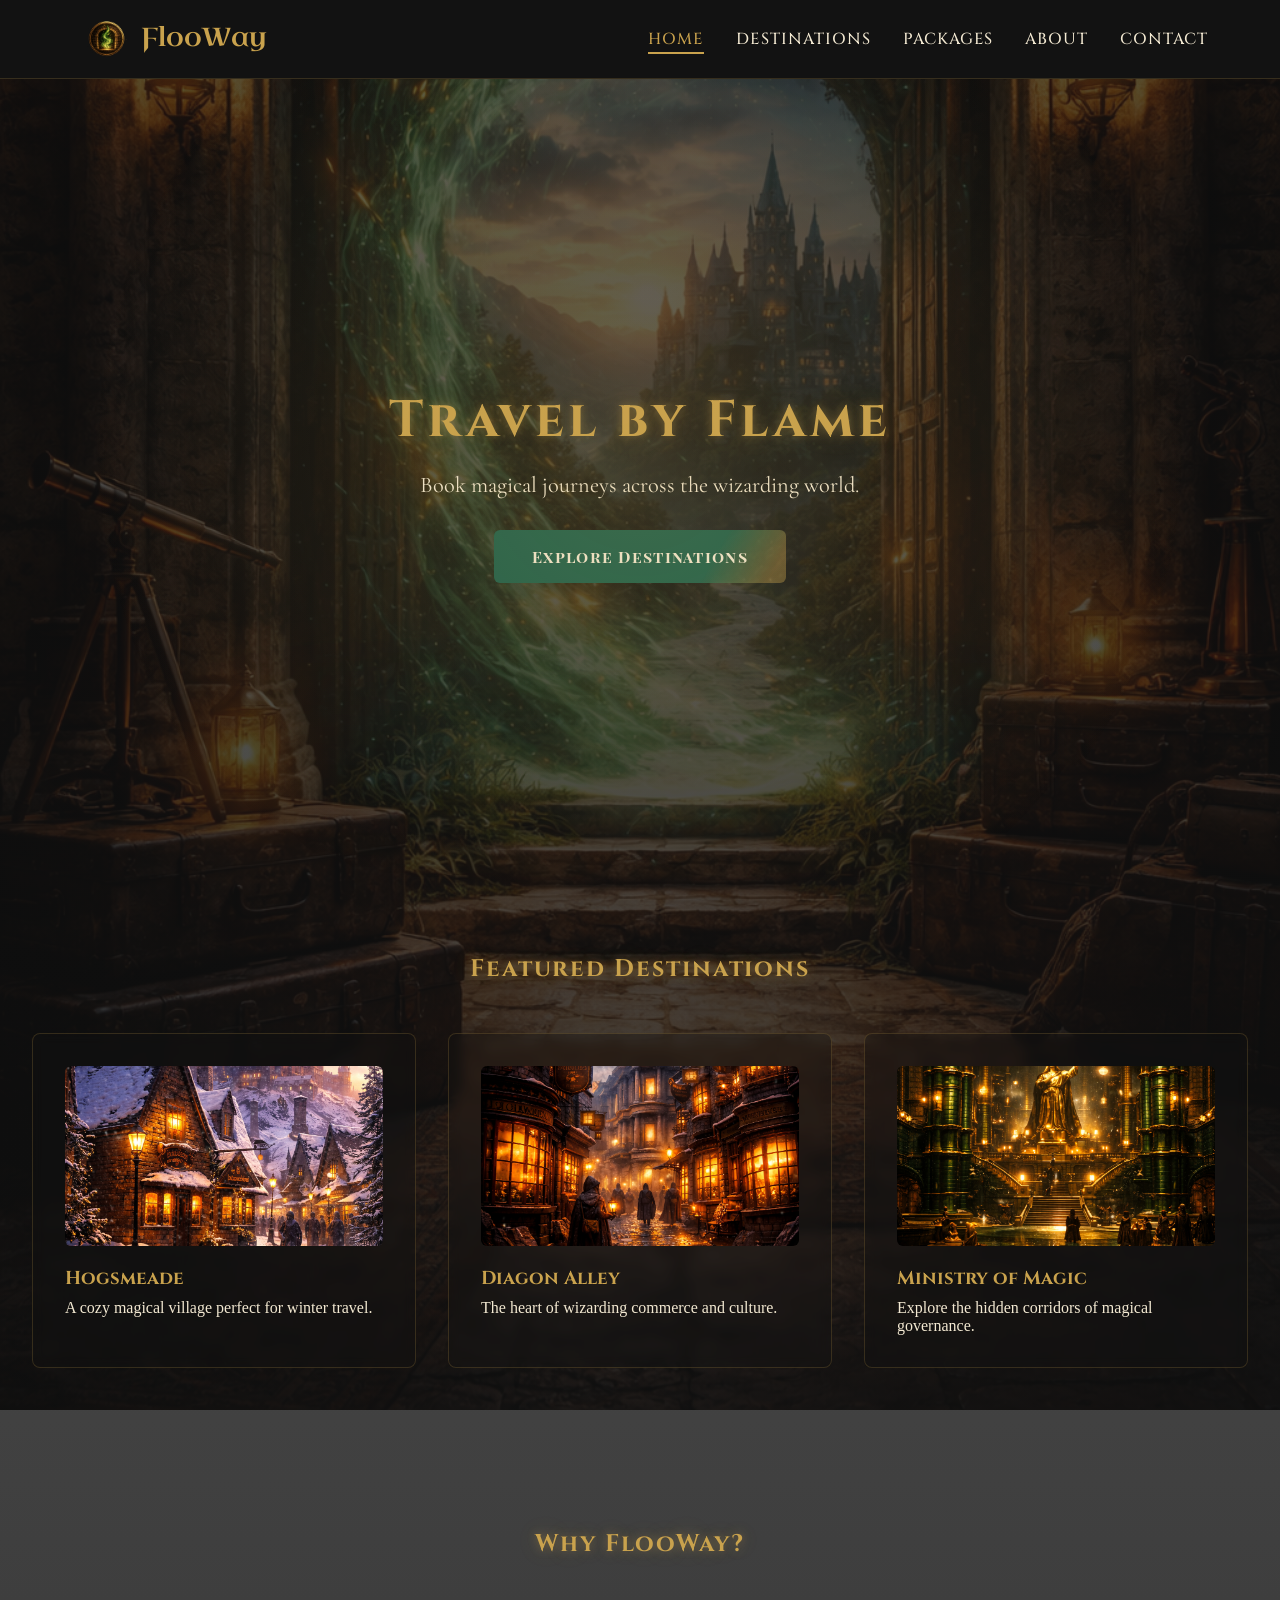
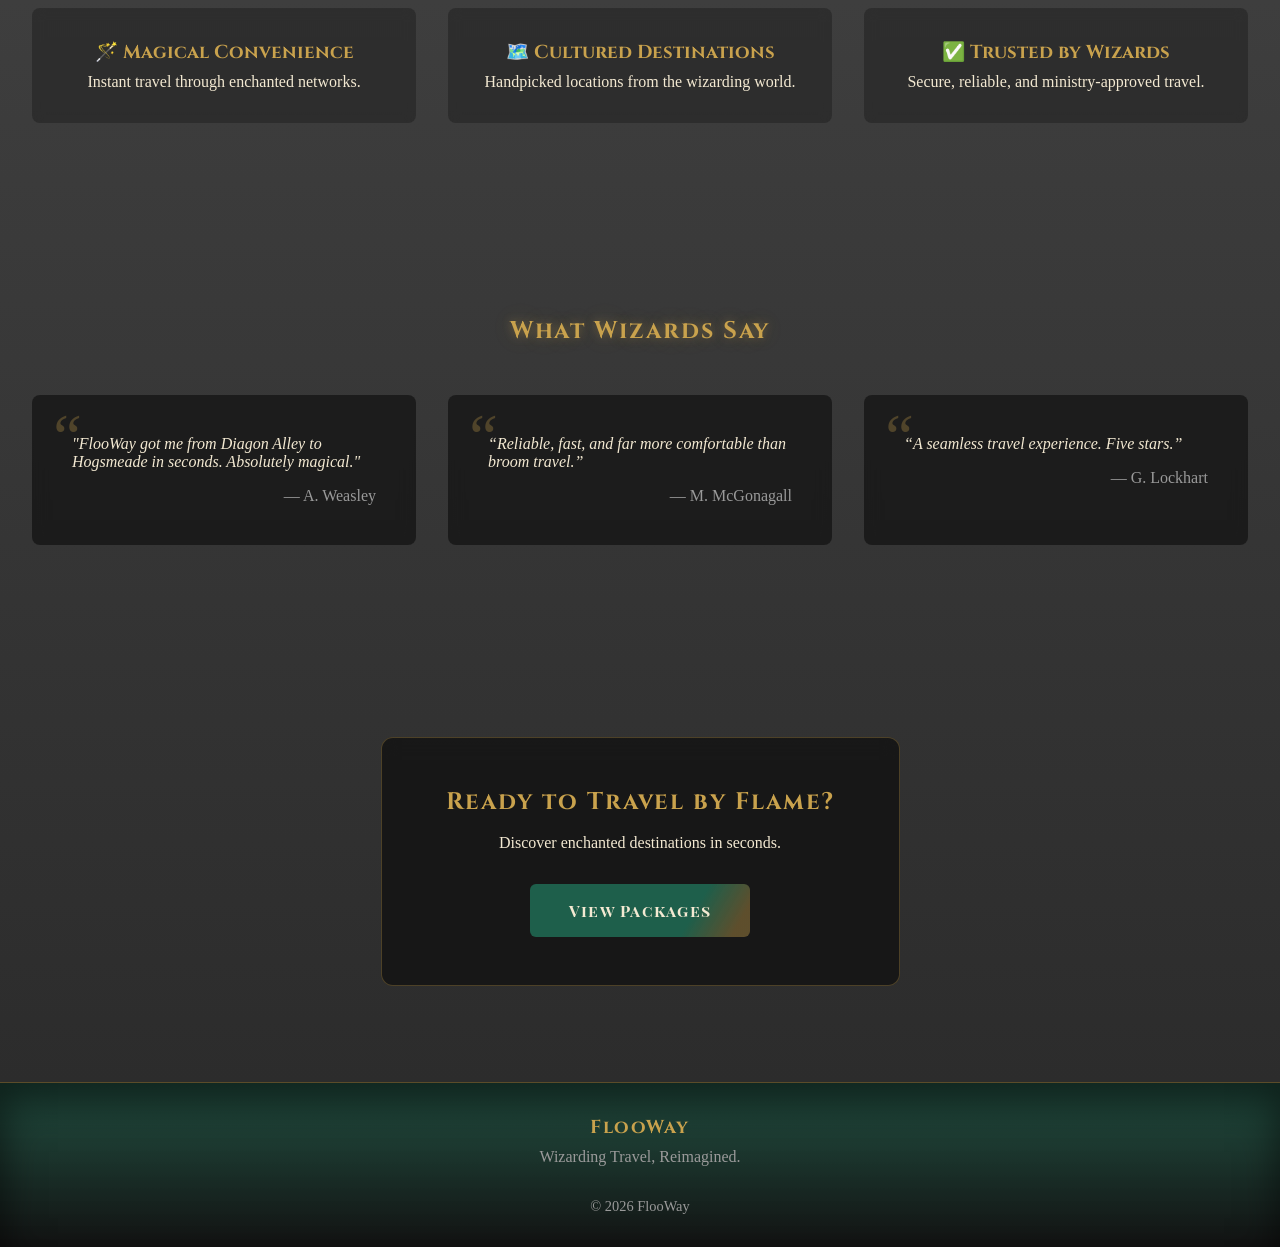
==== index.html @ 719cd3e3 "Initial commit - FlooWay Website" ====
<!DOCTYPE html>
<html lang="en">
<head>
    <meta charset="UTF-8">
    <meta name="viewport" content="width=device-width, initial-scale=1.0">
    <title>Flooway | Home</title>
    <link rel="icon" type="image/png" sizes="64x64" href="images/favicon.png">
    <link rel="stylesheet" href="css/styles.css">
    <link href="https://fonts.googleapis.com/css2?family=Cinzel:wght@400;500;600;700&family=Cormorant+Garamond:wght@300;400;500&family=Inter:wght@400;500;600&display=swap" rel="stylesheet">
    <link href="https://fonts.googleapis.com/css2?family=Uncial+Antiqua&display=swap" rel="stylesheet">
    <link href="https://fonts.googleapis.com/css2?family=Playfair+Display+SC:wght@400;700&display=swap" rel="stylesheet">
</head>
<body class="home">
    <header class="site-header">
        <nav class="navbar">
            <a href="index.html">
                <div class="logo">
                    <div class="logo-icon"><img src="images/flooway-logo.png" alt="Logo"></div>
                    <div class="logo-title">FlooWay</div>
                </div>
            </a>
            <button class="nav-toggle" aria-label="Toggle Navigation">
                <span></span>
                <span></span>
                <span></span>
            </button>
            <ul class="nav-links">
                <li><a href="index.html" class="active">Home</a></li>
                <li><a href="destinations.html">Destinations</a></li>
                <li><a href="packages.html">Packages</a></li>
                <li><a href="about.html">About</a></li>
                <li><a href="contact.html">Contact</a></li>
            </ul>
        </nav>
    </header>

    <main>
        <section class="hero">
            <div class="hero-content">
                <h1>Travel by Flame</h1>
                <p>Book magical journeys across the wizarding world.</p>
                <div class="hero-btn-wrap">
                    <a href="destinations.html" class="hero-btn">Explore Destinations</a>
                </div>
            </div>
        </section>
        <section class="featured">
            <div class="section-inner">
                <h2>Featured Destinations</h2>
                <div class="featured-grid">
                    <div class="featured-card">
                        <img src="images/destinations/hogsmeade.png" alt="Hogsmeade">
                        <h3>Hogsmeade</h3>
                        <p>A cozy magical village perfect for winter travel.</p>
                    </div>
                    <div class="featured-card">
                        <img src="images/destinations/diagon-alley.png" alt="Diagon Alley">
                        <h3>Diagon Alley</h3>
                        <p>The heart of wizarding commerce and culture.</p>
                    </div>
                    <div class="featured-card">
                        <img src="images/destinations/ministry-of-magic.png" alt="Ministry of Magic">
                        <h3>Ministry of Magic</h3>
                        <p>Explore the hidden corridors of magical governance.</p>
                    </div>
                </div>
            </div>
        </section>

        <section class="why-flooway">
            <h2>Why FlooWay?</h2>

            <div class="why-grid">
                <div class="why-card">
                    <h3>🪄 Magical Convenience</h3>
                    <p>Instant travel through enchanted networks.</p>
                </div>

                <div class="why-card">
                    <h3>🗺️ Cultured Destinations</h3>
                    <p>Handpicked locations from the wizarding world.</p>
                </div>

                <div class="why-card">
                    <h3>✅ Trusted by Wizards</h3>
                    <p>Secure, reliable, and ministry-approved travel.</p>
                </div>
            </div> 
        </section>

        <section class="testimonials">
            <h2>What Wizards Say</h2>

            <div class="testimonials-grid">
                <div class="testimonial-card">
                    <p>"FlooWay got me from Diagon Alley to Hogsmeade in seconds. Absolutely magical."</p>
                    <span>— A. Weasley</span>
                </div>
                <div class="testimonial-card">
                    <p>“Reliable, fast, and far more comfortable than broom travel.”</p>
                    <span>— M. McGonagall</span>
                </div>
                <div class="testimonial-card">
                    <p>“A seamless travel experience. Five stars.”</p>
                    <span>— G. Lockhart</span>
                </div>
            </div>
        </section>

        <section class="cta-section">
            <div class="cta-box">
                <h2>Ready to Travel by Flame?</h2>
                <p>Discover enchanted destinations in seconds.</p>
                <a href="packages.html" class="hero-btn">View Packages</a>
            </div>
        </section>
    </main>

    <footer class="site-footer">
        <div class="footer-inner footer-center">
            <div class="footer-brand">
                <h3>FlooWay</h3>
                <p>Wizarding Travel, Reimagined.</p>
            </div>

            <div class="footer-meta">
                <p>© 2026 FlooWay</p>
            </div>
        </div>
    </footer>

    <script src="js/navbar.js"></script>
</body>
</html>
---- css/styles.css ----
:root {
  --emerald-green: #1E5F4B;
  --midnight-black: #121212;
  --antique-gold: #C9A24D;
  --burgundy-wine: #6D2E2E;
  --parchment-beige: #F3E9D2;
  --ash-grey: #9A9A9A;
}

* {
    margin: 0;
    padding: 0;
    box-sizing: border-box;
}

html {
    overflow-y: scroll;
}

body.home {
    background:
    linear-gradient(
      rgba(18,18,18,0.7),
      rgba(18,18,18,0.9)
    ),
    url("../images/hero-bg.png") center / cover no-repeat fixed;
}

body.page {
    background:
        linear-gradient(
            135deg,
            rgba(104, 65, 41, 0.6),
            rgba(56, 45, 21, 0.6),
            rgba(31, 13, 13, 0.6)
        );
    color: #333;
}

body.about-page {
    background: linear-gradient(
        rgba(0, 0, 0, 0.5),
        rgba(0, 0, 0, 0.8)
    ), url("../images/about-us-bg.png") center / cover no-repeat fixed;
    
}

body.contact-page {
    background: linear-gradient(
        rgba(0, 0, 0, 0.5),
        rgba(0, 0, 0, 0.8)
    ), url("../images/contact-bg.png");
    background-size: cover, cover;
    background-repeat: no-repeat no-repeat;
    background-attachment: scroll, fixed;
    background-position: center, center 18%;
}

.site-header {
    position: sticky;
    top: 0;
    z-index: 1000;
    background: var(--midnight-black);
    backdrop-filter: blur(8px);
    -webkit-backdrop-filter: blur(8px);
    border-bottom: 1px solid rgba(201, 162, 77, 0.2);
}

.navbar {
    max-width: 1200px;
    margin: auto;
    padding: 1rem 2rem;
    display: flex;
    justify-content: space-between;
    align-items: center;
}

.navbar a {
    text-decoration: none;
}

.logo {
    display: flex;
    align-items: center;
}

.logo img {
    height: 46px;
    display: block;
    transition: filter 0.3s ease;
}

.logo-title {
    font-family: 'Uncial Antiqua', serif;
    font-size: 1.6rem;
    color: var(--antique-gold);
    line-height: 1;
    position: relative;
    top: -1px;
}

.logo:hover img {
    filter: drop-shadow(0 0 6px rgba(201,162,77,0.6));
}

.logo:hover .logo-title {
    text-shadow: 0 0 6px rgba(201, 162, 77, 0.6);
}


.nav-links {
    list-style: none;
    display: flex;
    gap: 2rem;
}

.nav-links a {
    font-family: 'Cinzel', serif;
    letter-spacing: 0.06em;
    font-weight: 500;
    text-transform: uppercase;
    position: relative;
    color: var(--parchment-beige);
    text-decoration: none;
    padding-bottom: 4px;
}

.nav-links a::after {
    content: '';
    position: absolute;
    left: 0;
    bottom: 0;
    width: 0%;
    height: 2px;
    background-color: var(--antique-gold);
    transition: width 0.3s ease;
}

.nav-links a:hover {
    color: var(--antique-gold);
    text-shadow: 0 0 6px rgba(201, 162, 77, 0.6);
}

.nav-links a:hover::after {
    width: 100%;
}

.nav-links a.active {
    color: var(--antique-gold);
}

.nav-links a.active::after {
    width: 100%;
}

.hero {
    height: 90vh;
    background: transparent;
    display: flex;
    align-items: center;
    justify-content: center;
    text-align: center;
    overflow: hidden;
}

.hero::after {
    content: '';
    position: absolute;
    inset: 0;
    pointer-events: none;
    background: radial-gradient(
        circle at center,
        rgba(201,162,77,0.18) 0%,
        rgba(201,162,77,0.08) 40%,
        transparent 70%
    );
    mask-image: linear-gradient(
        to bottom,
        black 70%,
        transparent 100%
    );
}

.hero-content {
    animation: fadeUp 1.2s ease forwards;
}

.hero h1 {
    font-family: 'Cinzel', serif;
    font-size: 3.2rem;
    color: var(--antique-gold);
    letter-spacing: 0.08em;
    text-shadow: 
        0 0 10px rgba(201, 162, 77, 0.4),
        0 0 25px rgba(201, 162, 77, 0.2);
    animation: float 3.5s ease-in-out infinite;
}

.hero p {
    font-family: 'Cormorant Garamond', serif;
    color: var(--parchment-beige);
    font-size: 1.4rem;
    margin: 1rem 0 2rem;
    opacity: 0;
    animation: fadeUp 1s ease forwards;
    animation-delay: 0.4s;
}

.hero-btn-wrap {
    animation: fadeUp 1s ease forwards;
    animation-delay: 0.8s;
    opacity: 0;
}

.hero-btn {
    font-family: 'Playfair Display SC', serif;
    font-weight: 700;
    letter-spacing: 0.08em;
    padding: 1rem 2.4rem;
    color: var(--parchment-beige);
    text-decoration: none;
    border-radius: 6px;
    display: inline-block;
    outline: none;

    background:
        linear-gradient(
            120deg,
            var(--emerald-green) 35%,
            rgba(201, 162, 77, 0.4) 45%,
            rgba(201, 162, 77, 0.4) 55%,
            var(--emerald-green) 65%
        );
    background-size: 220% 100%;
    background-position: 0% 50%;

    transition:
        background-position 1.2s ease,
        transform 0.3s ease,
        box-shadow 0.3s ease;
}

.hero-btn:hover {
    background-position: 100% 50%;
    transform: translateY(-8px);
    box-shadow:
        0 0 15px rgba(201, 162, 77, 0.6),
        0 0 30px rgba(201, 162, 77, 0.3);
}

@keyframes fadeUp {
    from {
        opacity: 0;
        transform: translateY(20px);
    }
    to {
        opacity: 1;
        transform: translateY(0);
    }
}

@keyframes float {
    0%, 100% {
        transform: translateY(0);
    }
    50% {
        transform: translateY(-9px);
    }
}


.featured {
    padding: 4rem 2rem;
}

.featured h2 {
    font-family: 'Cinzel', serif;
    color: var(--antique-gold);
    text-align: center;
    margin-bottom: 3rem;
    letter-spacing: 0.08em;
    text-shadow: 
        0 0 10px rgba(201, 162, 77, 0.4),
        0 0 25px rgba(201, 162, 77, 0.2);
}

.featured-grid {
    display: grid;
    grid-template-columns: repeat(auto-fit, minmax(250px, 1fr));
    gap: 2rem;
}

.featured-card {
    position: relative;
    background: rgba(18, 18, 18, 0.35);
    backdrop-filter: blur(6px);
    padding: 2rem;
    border-radius: 8px;
    color: var(--parchment-beige);
    transition: transform 0.3s ease, box-shadow 0.3s ease, border 0.3s ease;
    border: 1px solid rgba(201, 162, 77, 0.2);
    overflow: hidden;
}

.featured-card:hover {
    transform: translateY(-6px);
    box-shadow:
        0 0 20px rgba(201, 162, 77, 0.35),
        0 15px 40px rgba(0,0,0,0.6);
    border-color: var(--antique-gold);
}

.featured-card::after {
    content: '';
    position: absolute;
    inset: 0;
    background: rgba(18, 18, 18, 0.2);
    opacity: 0;
    transition: opacity 0.3s ease;
    pointer-events: none;
}

.featured-card:hover::after {
    opacity: 1;
}


.featured-card img {
    width: 100%;
    height: 180px;
    object-fit: cover;
    border-radius: 6px;
    margin-bottom: 1rem;
    transition: transform 0.5s ease;
}

.featured-card:hover img {
    transform: scale(1.1);
}

.featured-card h3 {
    font-family: 'Cinzel', serif;
    color: var(--antique-gold);
    margin-bottom: 0.5rem;
}

.why-flooway {
    padding: 6rem 2rem;
}

.why-flooway h2 {
    font-family: 'Cinzel', serif;
    color: var(--antique-gold);
    text-align: center;
    margin-bottom: 3rem;
    letter-spacing: 0.08em;
    text-shadow: 
        0 0 10px rgba(201, 162, 77, 0.4),
        0 0 25px rgba(201, 162, 77, 0.2);
}

.why-grid {
    display: grid;
    grid-template-columns: repeat(auto-fit, minmax(220px, 1fr));
    gap: 2rem;
}

.why-card {
    position: relative;
    background: rgba(18, 18, 18, 0.35);
    backdrop-filter: blur(6px);
    padding: 2rem;
    border-radius: 8px;
    text-align: center;
    color: var(--parchment-beige);
    overflow: hidden;
    transition: 
        transform 0.3s ease,
        box-shadow 0.3s ease;
}

.why-card:hover {
    transform: translateY(-6px);
    box-shadow: 
        0 0 18px rgba(201,162,77,0.25),
        0 12px 30px rgba(0,0,0,0.5);
}

.why-card::after {
    content: '';
    position: absolute;
    inset: 0;
    background: linear-gradient(
        120deg,
        transparent 40%,
        rgba(201,162,77,0.15) 50%,
        transparent 60%
    );
    opacity: 0;
    transition: opacity 0.3s ease;
    pointer-events: none;
}

.why-card:hover::after {
    opacity: 1;
}

.why-card:hover h3 {
    letter-spacing: 0.06em;
}


.why-card h3 {
    font-family: 'Cinzel', serif;
    color: var(--antique-gold);
    margin-bottom: 0.5rem;
    transition: letter-spacing 0.3s ease;
}

.testimonials {
    padding: 6rem 2rem;
}

.testimonials h2 {
    font-family: 'Cinzel', serif;
    color: var(--antique-gold);
    text-align: center;
    margin-bottom: 3rem;
    letter-spacing: 0.08em;
    text-shadow: 
        0 0 10px rgba(201, 162, 77, 0.4),
        0 0 25px rgba(201, 162, 77, 0.2);
}

.testimonials-grid {
    display: grid;
    grid-template-columns: repeat(auto-fit, minmax(260px, 1fr));
    gap: 2rem;
}

.testimonial-card {
    background: rgba(18, 18, 18, 0.7);
    backdrop-filter: blur(8px);
    padding: 2.5rem;
    border-radius: 8px;
    color: var(--parchment-beige);
    font-style: italic;
    position: relative;
    transition:
        transform 0.3s ease,
        box-shadow 0.3s ease;
}

.testimonial-card:hover {
    transform: translateY(-6px);
    box-shadow:
        0 0 20px rgba(201,162,77,0.25),
        0 15px 40px rgba(0,0,0,0.6);
}

.testimonial-card::before {
    content: "“";
    font-size: 4rem;
    color: var(--antique-gold);
    position: absolute;
    top: 5px;
    left: 15px;
    opacity: 0.3;
    transition: transform 0.3s ease, opacity 0.3s ease;
}

.testimonial-card:hover::before {
    opacity: 0.6;
    transform: scale(1.1);
}


.testimonial-card span {
    display: block;
    margin-top: 1rem;
    font-style: normal;
    color: var(--ash-grey);
    text-align: right;
}

.cta-section {
    padding: 6rem 2rem;
    display: flex;
    justify-content: center;
}

.cta-box {
    background: rgba(18, 18, 18, 0.8);
    backdrop-filter: blur(8px);
    padding: 3rem 4rem;
    border-radius: 12px;
    text-align: center;
    border: 1px solid rgba(201, 162, 77, 0.3);
    transition: box-shadow 0.3s ease;
}

.cta-box h2 {
    font-family: 'Cinzel', serif;
    color: var(--antique-gold);
    margin-bottom: 1rem;
    letter-spacing: 0.08em;
    transition: text-shadow 0.3s ease;
}

.cta-box p {
    color: var(--parchment-beige);
    margin-bottom: 2rem;
    transition: text-shadow 0.3s ease;
}

.cta-box:hover {
    box-shadow: 0 0 30px rgba(201,162,77,0.25);
}

.cta-box:hover h2 {
    text-shadow: 
        0 0 10px rgba(201, 162, 77, 0.4),
        0 0 25px rgba(201, 162, 77, 0.2);
}

.cta-box:hover p {
    text-shadow:
        0 0 10px rgba(243, 233, 210, 0.4),
        0 0 25px rgba(243, 233, 210, 0.2);
}

.site-footer {
    background: linear-gradient(
        rgba(30, 95, 75, 0.7),
        var(--midnight-black)
    );
    border-top: 1px solid rgba(201, 162, 77, 0.4);
    padding: 2rem 2rem 2rem;
    box-shadow: inset 0 20px 40px rgba(0, 0, 0, 0.6);
}

.footer-inner {
    max-width: 1200px;
    margin: auto;
    display: grid;
    grid-template-columns: repeat(auto-fit, minmax(220px, 1fr));
    gap: 2rem;
}

.footer-center {
    display: flex;
    flex-direction: column;
    align-items: center;
    justify-content: center;
}

.footer-brand h3 {
    font-family: 'Cinzel', serif;
    color: var(--antique-gold);
    letter-spacing: 0.08em;
    margin-bottom: 0.5rem;
    text-align: center;
}

.footer-brand p {
    color: var(--ash-grey);
    margin-top: 0.5rem;
    text-align: center;
}

.footer-meta {
    text-align: center;
    color: var(--ash-grey);
    font-size: 0.9rem;
}

.map-page {
    background-color: var(--parchment-beige);
}

.map-container {
    position: relative;
    min-height: 100vh;
    overflow: hidden;
}

.map-bg {
    position: absolute;
    inset: 0;
    background: url(../images/map.png) center / cover no-repeat;
    z-index: 0;
}

.map-marker {
    position: absolute;
    background: none;
    border: none;
    cursor: pointer;
    z-index: 2;
    font-family: 'IM Fell English SC', serif;
}

.map-marker .dot {
    width: 8px;
    height: 8px;
    background: #2B1E16;
    border-radius: 50%;
    display: inline-block;
    margin-right: 6px;
    transition: transform 0.3s ease;
}

.map-marker .label {
    color: #2B1E16;
    font-size: 1.4rem;
    font-family: "Fasthand", cursive;
    opacity: 0.8;
    transition: opacity 0.3s ease;
}

.map-marker:hover .dot {
    transform: scale(1.3);
}

.map-marker:hover .label {
    opacity: 1;
}

.side-panel {
  position: fixed;
  top: 0;
  right: -40%;
  width: 40%;
  height: 100vh;
  background: var(--parchment-beige);
  box-shadow: -10px 0 30px rgba(0,0,0,0.3);
  z-index: 2000;
  display: flex;
  flex-direction: column;
  transition: right 0.4s ease, transform 0.4s ease;
}

.side-panel.open {
  right: 0;
}

.panel-header {
    position: sticky;
    top: 0;
    background: var(--parchment-beige);
    padding: 1.8rem 2rem 1.2rem;
    border-bottom: 1px solid rgba(0, 0, 0, 0.1);
    display: flex;
    justify-content: space-between;
    align-items: center;
    z-index: 1;
}

.panel-header h2 {
    font-family: 'Cinzel', serif;
    color: var(--emerald-green);
    letter-spacing: 0.08em;
}

.map-overlay {
    position: fixed;
    inset: 0;
    background: rgba(0,0,0,0.4);
    opacity: 0;
    pointer-events: none;
    transition: opacity 0.3s ease;
    z-index: 1500;
}

.map-overlay.active {
    opacity: 1;
    pointer-events: auto;
}

.close-panel {
    background: none;
    border: none;
    font-size: 1.4rem;
    cursor: pointer;
    color: #333;
}

.panel-body {
    padding: 2rem;
    overflow-y: auto;
}

.panel-body img {
    width: 100%;
    border-radius: 8px;
    margin-bottom: 1.5rem;
}

.panel-body p {
    color: #333;
    line-height: 1.6;
    margin-bottom: 2rem;
}

.footprints {
    position: absolute;
    top: 50%;
    left: -70px;
    display: flex;
    gap: 10px;
    opacity: 0;
    pointer-events: none;
}

.footprint {
    position: relative;
    width: 10px;
    height: 18px;
    opacity: 0;
}

.footprint-inner {
    display: block;
}

.footprint:nth-child(1) .footprint-inner {
    transform: translate(0px, 8px) rotate(100deg);
}

.footprint:nth-child(2) .footprint-inner {
    transform: translate(10px, 4px) rotate(40deg);
}

.footprint:nth-child(3) .footprint-inner {
    transform: translate(20px, 0px) rotate(80deg);
}

.heel {
    position: absolute;
    bottom: 0;
    width: 8px;
    height: 10px;
    background: #2B1E16;
    border-radius: 50% 50% 60% 60%;
}

.toe {
    position: absolute;
    top: 0;
    left: 2px;
    width: 6px;
    height: 6px;
    background: #2B1E16;
    border-radius: 50%;
}

.map-marker:hover {
    z-index: 10;
}

.map-marker:hover .footprints {
    opacity: 1;
}

.map-marker:hover .footprint {
    animation: stepFade 0.6s ease forwards;
}

.map-marker:hover .footprint:nth-child(2) {
    animation-delay: 0.15s;
}

.map-marker:hover .footprint:nth-child(3) {
    animation-delay: 0.3s;
}


@keyframes stepFade {
    from {
        opacity: 0;
        transform: translateY(6px);
    }
    to {
        opacity: 0.6;
        transform: translateY(0);
    }
}

.page-hero {
    padding: 6rem 2rem 4rem;
    text-align: center;
}

.packages-page-hero {
    background:
        linear-gradient(
            rgba(18,18,18,0.7),
            rgba(18,18,18,0.9)
        ), 
        url(../images/packages-bg.png);
    background-size: cover;
    background-position: center;
    background-repeat: no-repeat;
}

.page-hero h1 {
    font-family: 'Cinzel', serif;
    color: var(--parchment-beige);
    letter-spacing: 0.2em;
    margin-bottom: 1rem;
    text-shadow: 
        0 0 10px rgba(201, 162, 77, 0.4),
        0 0 25px rgba(201, 162, 77, 0.2);
    opacity: 0;
    transform: translateY(20px);
    animation: heroTitleReveal 0.9s ease-out forwards,
               heroSpacing 0.9s ease-out forwards;
}

@keyframes heroTitleReveal {
    to {
        opacity: 1;
        transform: translateY(0);
    }
}

@keyframes heroSpacing {
    to {
        letter-spacing: 0.12em;
    }
}


.page-hero p {
    font-family: 'Times New Roman', Times, serif;
    max-width: 600px;
    margin: auto;
    color: var(--parchment-beige);
    font-size: 1.1rem;
    opacity: 0;
    transform: translateY(20px);
    animation: heroTitleReveal 0.9s ease-out forwards;
}


.packages-grid-section {
    padding: 4rem 2rem 6rem;
}

.packages-grid {
    max-width: 1200px;
    margin: auto;
    display: grid;
    grid-template-columns: repeat(auto-fit, minmax(300px, 1fr));
    gap: 2rem;
}


.package-card {
    position: relative;
    background-size: cover;
    background-position: center;
    color: #fff;
    padding: 2.5rem;
    padding-top: 4rem;
    border-radius: 12px;
    border-left: 6px solid transparent;
    box-shadow: 0 12px 30px rgba(0,0,0,0.15);
    overflow: hidden;
    transition: transform 0.3s ease, box-shadow 0.3s ease;
}

.package-card::before {
    content: '';
    position: absolute;
    inset: 0;
    background: radial-gradient(
        circle at top left,
        rgba(0,0,0,0.55),
        rgba(0,0,0,0.8)
    );
    opacity: 1;
    transition: opacity 0.4s ease, transform 0.4s ease;
    z-index: 0;
    transform: scale(1.05);
}


.package-content,
.house-icon,
.badge {
    position: relative;
    z-index: 1;
}

.package-card:hover::before {
    opacity: 0.85;
    transform: scale(1);
    background: radial-gradient(
        circle at top left,
        rgba(0,0,0,0.35),
        rgba(0,0,0,0.8)
  );
}

.gryffindor { 
    border-color: #7F1D1D; 
    background-image: url("../images/packages/gryffindor.png"); 
}
.slytherin  {
    border-color: #1E5F4B; 
    background-image: url("../images/packages/slytherin.png"); 
}

.hufflepuff { 
    border-color: #f1c862; 
    background-image: url("../images/packages/hufflepuff.png");
}
.ravenclaw  { 
    border-color: #1F3A5F; 
    background-image: url("../images/packages/ravenclaw.png");
}
.hogwarts   { 
    border-color: var(--antique-gold); 
    background-image: url("../images/packages/hogwarts.png");
}
.forbidden-forest {
    border-color: var(--midnight-black);
    background-image: url("../images/packages/forbidden-forest.png");
}

.gryffindor:hover { box-shadow: 0 0 35px rgba(127,29,29,0.35); }
.slytherin:hover  { box-shadow: 0 0 3cap rgba(30,95,75,0.35); }
.hufflepuff:hover { box-shadow: 0 0 35px rgba(201,162,61,0.35); }
.ravenclaw:hover  { box-shadow: 0 0 35px rgba(31,58,95,0.35); }
.hogwarts:hover   { box-shadow: 0 0 35px rgba(201,162,77,0.45); }
.forbidden-forest:hover { box-shadow: 0 0 35px rgba(18, 18, 18, 0.45); }

.house-icon {
    font-size: 1.8rem;
    position: absolute;
    top: 20px;
    left: 20px;
    opacity: 0.85;
    transition: transform 0.3s ease;
}


.package-card:hover {
    transform: translateY(-6px);
    box-shadow: 0 18px 45px rgba(0,0,0,0.25);
}

.package-card:hover .house-icon {
    transform: scale(1.1);
}


.package-card h3 {
    font-family: 'Cinzel', serif;
    font-size: 1.6rem;
    margin-bottom: 0.8rem;
}

.package-card h4 {
    font-family:'Times New Roman', Times, serif;
    font-size: 1.2rem;
    margin-bottom: 0.5rem;
    font-weight: 700;
}

.price {
    font-family:'Times New Roman', Times, serif;
    font-weight: 600;
    color: var(--antique-gold);
    margin-bottom: 1rem;
}

.desc {
    font-family: 'Times New Roman', Times, serif;
    margin-bottom: 2rem;
}

.badge {
    background: var(--antique-gold);
    color: #1a1a1a;
    font-size: 0.75rem;
    padding: 0.3rem 0.6rem;
    border-radius: 999px;
    position: absolute;
    top: 20px;
    right: 20px;
    font-weight: 600;
}

.about-hero {
    min-height: 80vh;
    display: flex;
    align-items: center;
    justify-content: center;
    text-align: center;
}

.about-hero-content {
    max-width: 700px;
    padding: 2rem;
}

.about-hero h1 {
    font-family: 'Cinzel', serif;
    color: var(--parchment-beige);
    letter-spacing: 0.14rem;
    margin-bottom: 1rem;
    animation: fadeUp 1s ease forwards;
    text-shadow: 
        0 0 10px rgba(201, 162, 77, 0.4),
        0 0 25px rgba(201, 162, 77, 0.2);
}

.about-hero p {
    color: var(--parchment-beige);
    font-size: 1.1rem;
    opacity: 0;
    animation: fadeUp 1s ease forwards;
    animation-delay: 0.2s;
}

.about-content {
    padding: 6rem 2rem;
}

.about-inner {
    max-width: 800px;
    margin: auto;
    background: rgba(221, 211, 189, 0.772);
    padding: 4rem;
    border-radius: 12px;
}

.about-inner h2 {
    font-family: 'Cinzel', serif;
    color: var(--emerald-green);
    letter-spacing: 0.1rem;
    margin-bottom: 1.5rem;
}

.about-inner p {
    color: #444;
    line-height: 1.8;
    margin-bottom: 1.5rem;
}

.contact-section {
    padding: 6rem 2rem;
    background: transparent;
}

.contact-container {
    max-width: 1100px;
    margin: auto;
    display: grid;
    grid-template-columns: 1fr 1fr;
    gap: 4rem;
    background: rgba(243,233,210,0.92);
    padding: 4rem;
    border-radius: 16px;
}

.contact-info h2 {
    font-family: 'Cinzel', serif;
    color: var(--emerald-green);
    letter-spacing: 0.1em;
    margin-bottom: 1rem;
}

.contact-info p {
    color: #444;
    line-height: 1.7;
    margin-bottom: 2rem;
}

.contact-info ul {
    list-style: none;
    padding: 0;
}

.contact-info li {
    margin-bottom: 0.8rem;
    font-size: 1rem;
}

.contact-form {
    background: rgba(255, 255, 255, 0.9);
    padding: 3rem;
    border-radius: 12px;
    box-shadow: 0 20px 40px rgba(0,0,0,0.15);
}

.contact-form input,
.contact-form textarea {
    width: 100%;
    padding: 0.9rem;
    margin-bottom: 1.2rem;
    border-radius: 6px;
    border: 1px solid #ccc;
    font-family: 'Inter', sans-serif;
}

.contact-form input:focus,
.contact-form textarea:focus {
    outline: none;
    border-color: var(--emerald-green);
}

.contact-form button {
    outline: none;
    border: none;
    cursor: pointer;
}

.nav-toggle {
    display: none;
    flex-direction: column;
    justify-content: space-between;
    width: 28px;
    height: 20px;
    background: none;
    border: none;
    cursor: pointer;
}

.nav-toggle span {
    display: block;
    height: 3px;
    width: 100%;
    background: var(--antique-gold);
    border-radius: 2px;
    transition: all 0.3s ease;
}

.nav-toggle.active span:nth-child(1) {
    transform: translateY(8px) rotate(45deg);
}

.nav-toggle.active span:nth-child(2) {
    opacity: 0;
}

.nav-toggle.active span:nth-child(3) {
    transform: translateY(-8px) rotate(-45deg);
}

@media (max-width: 768px) {

    .nav-toggle {
        display: flex;
    }

    .nav-links {
        position: absolute;
        top: 100%;
        left: 0;
        width: 100%;
        background: rgba(0,0,0,0.9);
        flex-direction: column;
        align-items: center;
        gap: 1.5rem;
        padding: 2rem 0;
        display: none;
    }

    .nav-links.active {
        display: flex;
    }

    .navbar {
        position: relative;
    }

    .side-panel {
        width: 100%;
        height: 75vh;
        right: 0;
        top: auto;
        bottom: 0;
        transform: translateY(100%);
        border-radius: 16px 16px 0 0;
    }

    .side-panel.open {
        transform: translateY(0);
    }

    .close-panel {
        top: 16px;
        right: 16px;
        font-size: 1.6rem;
    }

    .contact-container {
        grid-template-columns: 1fr;
    }
}
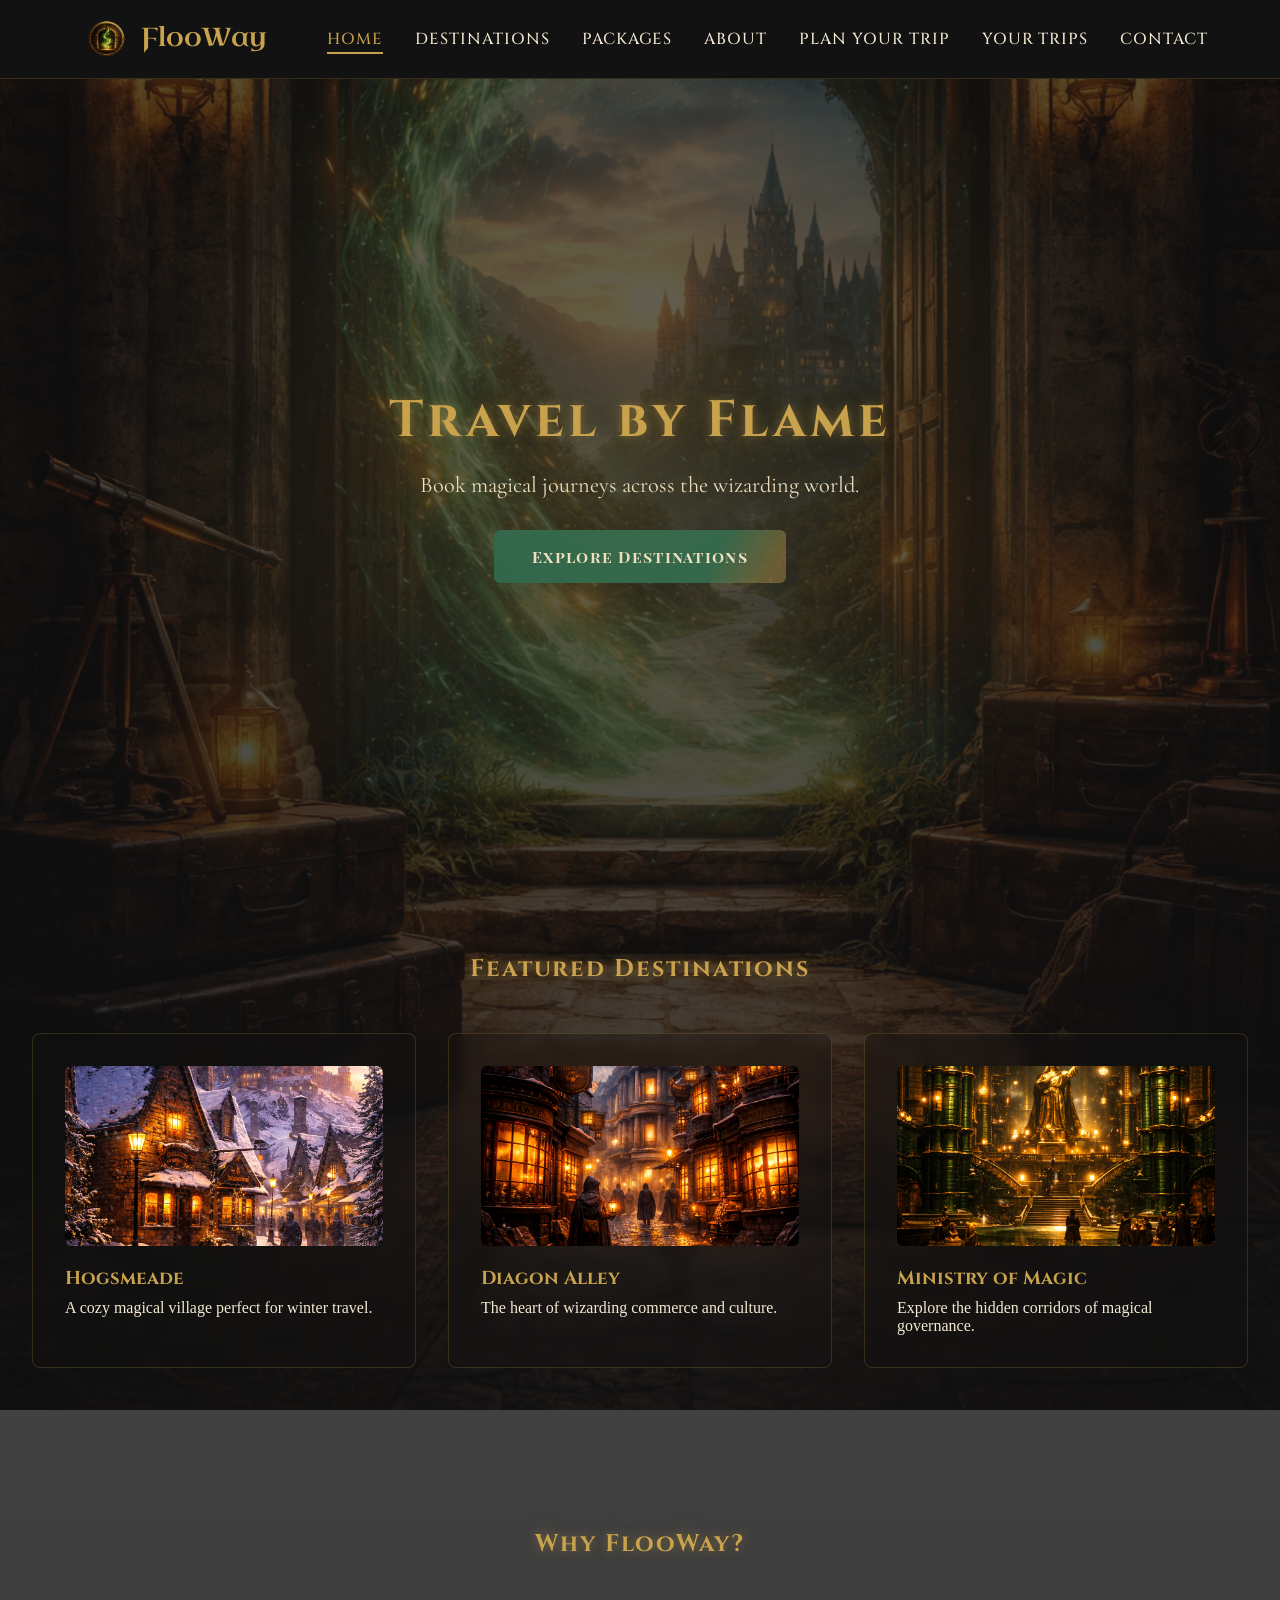
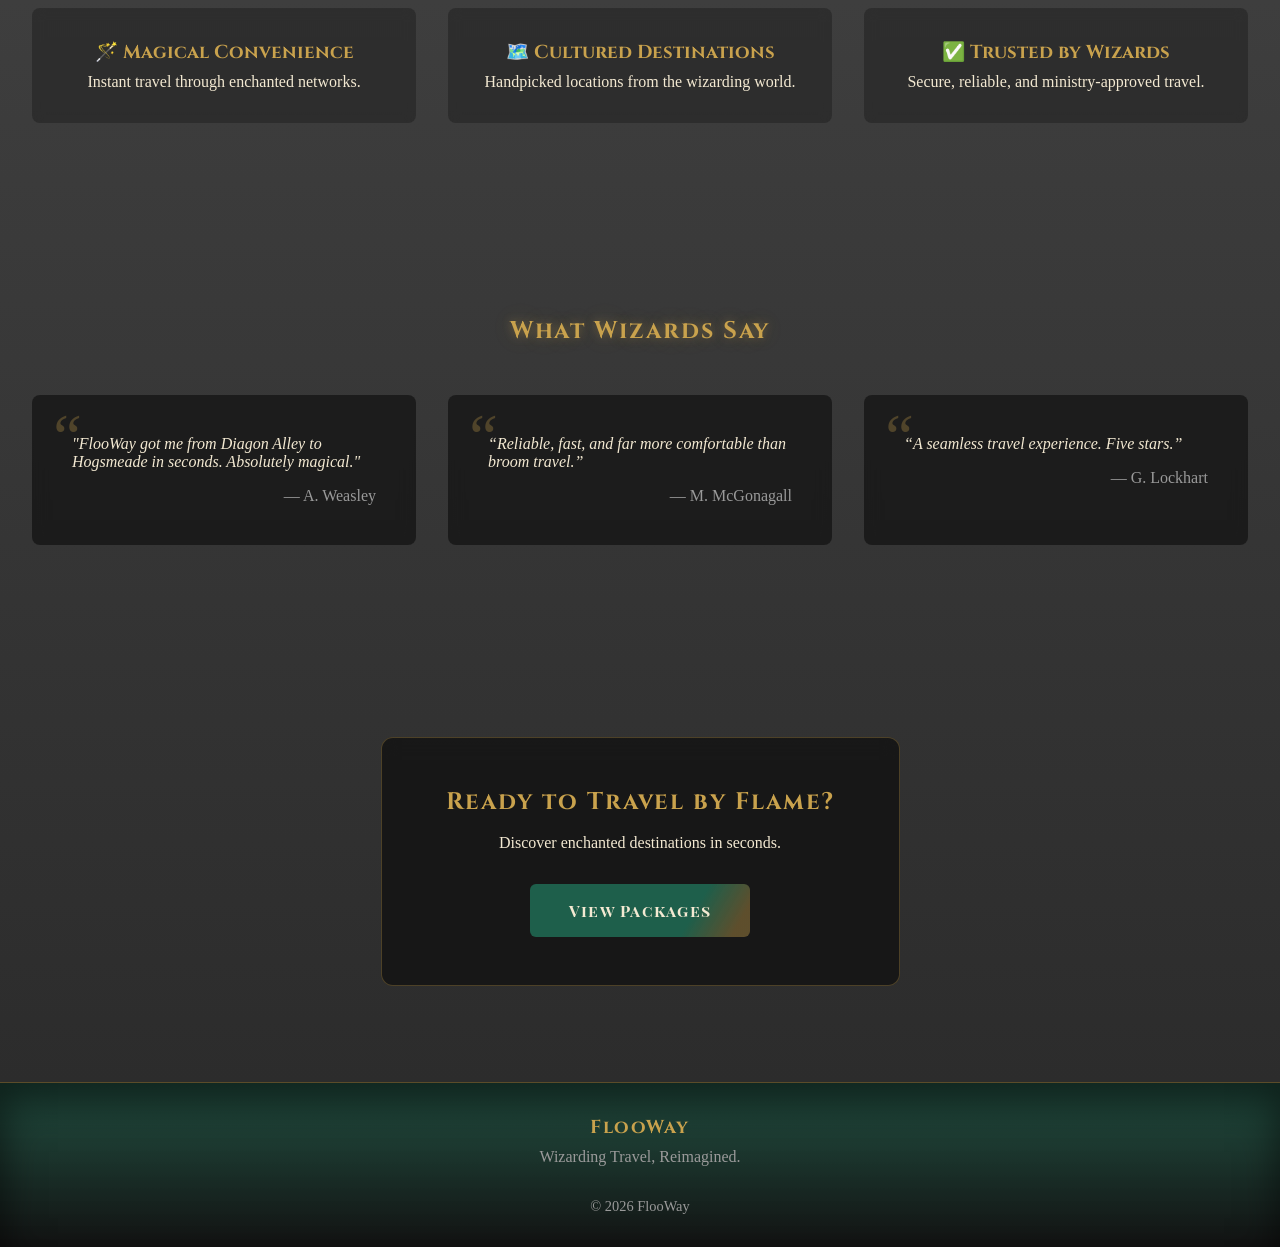
==== commit f47a4d07: "Added dynamic pages by JS" ====
--- a/index.html
+++ b/index.html
@@ -29,6 +29,8 @@
                 <li><a href="destinations.html">Destinations</a></li>
                 <li><a href="packages.html">Packages</a></li>
                 <li><a href="about.html">About</a></li>
+                <li><a href="plan-your-trip.html">Plan Your Trip</a></li>
+                <li><a href="your-trips.html">Your Trips</a></li>
                 <li><a href="contact.html">Contact</a></li>
             </ul>
         </nav>
--- a/css/styles.css
+++ b/css/styles.css
@@ -54,6 +54,73 @@
     background-repeat: no-repeat no-repeat;
     background-attachment: scroll, fixed;
     background-position: center, center 18%;
+}
+
+body.destination-page {
+    background-size: cover;
+    background-position: center;
+    background-repeat: no-repeat;
+    background-attachment: fixed;   
+}
+
+body.destination-page::before {
+    content: "";
+    position: fixed;
+    inset: 0;
+    background: linear-gradient(
+        rgba(0, 0, 0, 0.6),
+        rgba(0, 0, 0, 0.8)
+    );
+    z-index: -1;
+}
+
+body.package-page {
+    background-size: cover;
+    background-position: center;
+    background-repeat: no-repeat;
+    background-attachment: fixed;
+}
+
+body.package-page::before {
+    content: "";
+    position: fixed;
+    inset: 0;
+    background: linear-gradient(
+        rgba(0, 0, 0, 0.6),
+        rgba(0, 0, 0, 0.8)
+    );
+    z-index: -1;
+}
+
+body.plan-trip-page {
+    background: linear-gradient(
+        rgba(0, 0, 0, 0.5),
+        rgba(0, 0, 0, 0.8)
+    ), url("../images/plan-trip-bg.png");
+    background-size: cover;
+    background-repeat: no-repeat;
+    background-position: center;
+    background-attachment: fixed;
+}
+
+body.book-package-page {
+    background: linear-gradient(
+        rgba(0, 0, 0, 0.5),
+        rgba(0, 0, 0, 0.8)
+    ), url("../images/book-package-bg.png");
+    background-size: cover;
+    background-repeat: no-repeat;
+    background-position: center;
+    background-attachment: fixed;
+}
+
+body.trips-page {
+    background:
+        linear-gradient(
+            135deg,
+            rgba(104, 65, 41, 0.6),
+            rgba(80, 64, 30, 0.6)
+        );
 }
 
 .site-header {
@@ -1150,6 +1217,525 @@
     transform: translateY(-8px) rotate(-45deg);
 }
 
+.destination-hero {
+    min-height: 70vh;
+    display: flex;
+    align-items: center;
+    justify-content: center;
+    text-align: center;
+}
+
+.destination-hero-content {
+    animation: fadeUp 1.2s ease forwards;
+}
+
+.destination-hero-content h1{
+    font-family: 'Cinzel', serif;
+    color: var(--antique-gold);
+    letter-spacing: 0.14em;
+    margin-bottom: 1rem;
+    text-shadow: 
+        0 0 10px rgba(201, 162, 77, 0.4),
+        0 0 25px rgba(201, 162, 77, 0.2);
+}
+
+.destination-hero-content p {
+    color: var(--parchment-beige);
+    font-size: 1.1rem;
+    text-shadow: 
+        0 0 10px rgba(201, 162, 77, 0.4),
+        0 0 25px rgba(201, 162, 77, 0.2);
+}
+
+.destination-details {
+    padding: 6rem 2rem;
+}
+
+.details-inner {
+    max-width: 1000px;
+    margin: auto;
+    padding: 4rem;
+    background: rgba(243, 233, 210, 0.85);
+    border-radius: 20px;
+    box-shadow: 0 30px 60px rgba(0, 0, 0, 0.25);
+}
+
+.details-inner p {
+    line-height: 1.9;
+    color: #3f3a2e;
+    margin-bottom: 4rem;
+    font-size: 1.05rem;
+}
+
+.details-grid {
+    display: grid;
+    grid-template-columns: repeat(auto-fit, minmax(240px, 1fr));
+    gap: 2.5rem;
+}
+
+.detail-card {
+    background: #fff;
+    padding: 2.2rem;
+    border-radius: 14px;
+    box-shadow: 0 18px 35px rgba(0, 0, 0, 0.15);
+    transition: transform 0.3s ease, box-shadow 0.3s ease;
+}
+
+.detail-card:hover {
+    transform: translateY(-20px);
+    box-shadow: 0 25px 45px rgba(0, 0, 0, 0.25);
+}
+
+.detail-card h3 {
+    font-family: 'Cinzel', serif;
+    color: var(--emerald-green);
+    margin-bottom: 1.2rem;
+    letter-spacing: 0.08em;
+}
+
+.detail-card ul {
+    padding-left: 1.1rem;
+}
+
+.detail-card li {
+    margin-bottom: 0.6rem;
+    color: #444;
+}
+
+.destination-gallery {
+    padding: 6rem 2rem;
+    text-align: center;
+    background: rgba(243, 233, 210, 0.75);
+    margin-top: 6rem;
+}
+
+.destination-gallery h2 {
+    font-family: 'Cinzel', serif;
+    color: var(--emerald-green);
+    margin-bottom: 3rem;
+    letter-spacing: 0.1em;
+}
+
+.gallery-grid {
+    max-width: 1100px;
+    margin: auto;
+    display: grid;
+    grid-template-columns: repeat(auto-fit, minmax(220px, 1fr));
+    gap: 1.8rem;
+}
+
+.gallery-grid img {
+    width: 100%;
+    border-radius: 14px;
+    transition: transform 0.4s ease, box-shadow 0.4s ease;
+    box-shadow: 0 15px 30px rgba(0, 0, 0, 0.2);
+}
+
+.gallery-grid img:hover {
+    transform: scale(1.05);
+}
+
+.destination-cta {
+    padding: 6rem 2rem;
+    text-align: center;
+    background: rgba(0, 0, 0, 0.65);
+    color: #fff;
+    margin-top: 6rem;
+}
+
+.destination-cta h2 {
+    font-family: 'Cinzel', serif;
+    color: var(--antique-gold);
+    letter-spacing: 0.12em;
+    margin-bottom: 1rem;
+}
+
+.destination-cta p {
+    max-width: 600px;
+    margin: 0 auto 2.5rem;
+    color: #eee;
+    line-height: 1.6;
+}
+
+.package-hero {
+    min-height: 70vh;
+    display: flex;
+    align-items: center;
+    justify-content: center;
+    text-align: center;
+    padding: 4rem 2rem;
+}
+
+.package-hero-content {
+    animation: fadeUp 1.2s ease forwards;
+}
+
+.package-hero-content h1 {
+    font-family: 'Cinzel', serif;
+    color: var(--antique-gold);
+    letter-spacing: 0.14em;
+    margin-bottom: 1rem;
+    text-shadow: 
+        0 0 10px rgba(201, 162, 77, 0.4),
+        0 0 25px rgba(201, 162, 77, 0.2);
+}
+
+.package-hero-content p {
+    color: var(--parchment-beige);
+    font-size: 1.1rem;
+    margin-bottom: 1.5rem;
+    text-shadow: 
+        0 0 10px rgba(201, 162, 77, 0.4),
+        0 0 25px rgba(201, 162, 77, 0.2);
+}
+
+.package-badge {
+    display: inline-block;
+    margin-bottom: 1rem;
+    padding: 0.4rem 1rem;
+    background: var(--antique-gold);
+    color: var(--midnight-black);
+    font-size: 0.75rem;
+    letter-spacing: 0.12em;
+    border-radius: 20px;
+}
+
+.package-meta {
+    display: flex;
+    justify-content: center;
+    gap: 2rem;
+    color: #ddd;
+    font-size: 0.95rem;
+}
+
+.package-available-dates h3{
+    margin: 1rem 0 0.3rem 0;
+    color: var(--antique-gold);
+}
+
+.package-available-dates ul {
+    color: #ddd;
+    list-style: none;
+}
+
+.package-details {
+    padding: 6rem 2rem;
+}
+
+.package-inner {
+    max-width: 1000px;
+    margin: auto;
+    padding: 4rem;
+    background: rgba(243, 233, 210, 0.85);
+    border-radius: 20px;
+    box-shadow: 0 30px 60px rgba(0, 0, 0, 0.25);
+}
+
+.package-description {
+    line-height: 1.9;
+    color: #3f3a2e;
+    margin-bottom: 4rem;
+    font-size: 1.05rem;
+}
+
+.package-grid {
+    display: grid;
+    grid-template-columns: repeat(auto-fit, minmax(240px, 1fr));
+    gap: 2.5rem;
+}
+
+.package-info-card {
+    background: #fff;
+    padding: 2.2rem;
+    border-radius: 14px;
+    box-shadow: 0 18px 35px rgba(0, 0, 0, 0.15);
+    transition: transform 0.3s ease, box-shadow 0.3s ease;
+}
+
+.package-info-card:hover {
+    transform: translateY(-6px);
+    box-shadow: 0 25px 45px rgba(0, 0, 0, 0.25);
+}
+
+.package-info-card h3 {
+    font-family: 'Cinzel', serif;
+    color: var(--emerald-green);
+    margin-bottom: 1.2rem;
+    letter-spacing: 0.08em;
+}
+
+.package-cta {
+    padding: 6rem 2rem;
+    text-align: center;
+    background: rgba(0, 0, 0, 0.65);
+    color: #fff;
+    margin-top: 6rem;
+}
+
+.package-cta h2 {
+    font-family: 'Cinzel', serif;
+    color: var(--antique-gold);
+    margin-bottom: 1rem;
+}
+
+.package-cta p {
+    max-width: 600px;
+    margin: 0 auto 2.5rem;
+    color: #eee;
+    line-height: 1.6;
+}
+
+.trips-hero {
+    background:
+        linear-gradient(
+            rgba(18,18,18,0.7),
+            rgba(18,18,18,0.9)
+        ), 
+        url(../images/your-trips-hero-bg.png);
+    background-size: cover;
+    background-position: center;
+    background-repeat: no-repeat;
+}
+
+.plan-trip-hero h1,
+.book-package-hero h1,
+.trips-hero h1 {
+    color: var(--antique-gold);
+    text-shadow: 
+        0 0 10px rgba(201, 162, 77, 0.4),
+        0 0 25px rgba(201, 162, 77, 0.2);
+}
+
+.plan-trip-hero p,
+.book-package-hero p,
+.trips-hero p {
+    text-shadow: 
+        0 0 10px rgba(201, 162, 77, 0.4),
+        0 0 25px rgba(201, 162, 77, 0.2);
+}
+
+.trip-form-section,
+.booking-form-section {
+    padding: 4rem 2rem 6rem;
+}
+
+.trip-form,
+.booking-form {
+    max-width: 800px;
+    margin: auto;
+    padding: 4rem;
+    background: rgba(243, 233, 210, 0.95);
+    border-radius: 20px;
+    box-shadow: 0 30px 60px rgba(0, 0, 0, 0.25);
+}
+
+.form-group {
+    display: flex;
+    flex-direction: column;
+    margin-bottom: 1.8rem;
+}
+
+.form-row {
+    display: grid;
+    grid-template-columns: 1fr 1fr;
+    gap: 1.5rem;
+}
+
+.trip-form label,
+.booking-form label {
+    font-family: 'Cinzel', serif;
+    font-size: 0.85rem;
+    letter-spacing: 0.08em;
+    margin-bottom: 0.4rem;
+    color: var(--emerald-green);
+}
+
+.trip-form input,
+.trip-form select,
+.trip-form textarea,
+.booking-form input,
+.booking-form select,
+.booking-form textarea {
+    padding: 0.8rem 1rem;
+    border-radius: 10px;
+    border: 1px solid #ccc;
+    font-size: 0.95rem;
+    font-family: inherit;
+}
+
+.trip-form input:focus,
+.trip-form select:focus,
+.trip-form textarea:focus,
+.booking-form input:focus,
+.booking-form select:focus,
+.booking-form textarea:focus {
+    outline: none;
+    border-color: var(--emerald-green);
+}
+
+.trip-form .hero-btn,
+.booking-form .hero-btn {
+    margin-top: 2rem;
+    border: none;
+    outline: none;
+    width: 100%;
+}
+
+.error-msg {
+    color: #b00020;
+    font-size: 0.75rem;
+    margin-top: 0.3rem;
+    display: none;
+}
+
+input.invalid,
+textarea.invalid {
+    border: 2px solid #b00020;
+}
+
+.success-modal {
+    position: fixed;
+    inset: 0;
+    background: rgba(0, 0, 0, 0.7);
+    display: none;
+    align-items: center;
+    justify-content: center;
+    z-index: 3000;
+}
+
+.success-box {
+    background: rgba(243, 233, 210, 0.95);
+    padding: 3rem;
+    border-radius: 20px;
+    text-align: center;
+    max-width: 400px;
+    animation: popIn 0.4s ease forwards;
+}
+
+.trips-section {
+    padding: 4rem 2rem;
+}
+
+.trips-section h2 {
+    font-family: 'Cinzel', serif;
+    color: var(--emerald-green);
+    margin-bottom: 2rem;
+    text-align: center;
+    letter-spacing: 0.08em;
+    text-shadow: 
+        0 0 10px rgba(30, 95, 75, 0.4),
+        0 0 25px rgba(30, 95, 75, 0.2);
+}
+
+.trips-container {
+    max-width: 1100px;
+    margin: auto;
+}
+
+.trip-card {
+    margin-bottom: 1.5rem;
+    background-size: cover;
+    background-position: center;
+    background-repeat: no-repeat;
+    padding: 2rem;
+    border-radius: 18px;
+    box-shadow: 0 20px 40px rgba(0, 0, 0, 0.2);
+}
+
+.trip-card h3 {
+    font-family: 'Cinzel', serif;
+    color: var(--antique-gold);
+    font-size: 1.4rem;
+    margin-bottom: 0.6rem;
+    text-shadow: 
+        0 0 10px rgba(201, 162, 77, 0.4),
+        0 0 25px rgba(201, 162, 77, 0.2);
+}
+
+.trip-card span {
+    display: block;
+    font-size: 1.1rem;
+    color: var(--parchment-beige);
+    margin-bottom: 0.3rem;
+}
+
+.delete-trip-btn {
+    font-family: 'Playfair Display SC', serif;
+    font-weight: 700;
+    margin-top: 40px;
+    letter-spacing: 0.08em;
+    padding: 1rem 2.4rem;
+    color: var(--parchment-beige);
+    text-decoration: none;
+    border-radius: 6px;
+    display: inline-block;
+    outline: none;
+    border: none;
+    cursor: pointer;
+    background:
+        linear-gradient(
+            120deg,
+            rgb(125, 4, 4) 35%,
+            rgba(234, 169, 28, 0.4) 45%,
+            rgba(234, 169, 28, 0.4) 55%,
+            rgb(125, 4, 4) 65%
+        );
+    background-size: 220% 100%;
+    background-position: 0% 50%;
+
+    transition:
+        background-position 1.2s ease,
+        transform 0.3s ease,
+        box-shadow 0.3s ease;
+}
+
+.delete-trip-btn:hover {
+    background-position: 100% 50%;
+    transform: translateY(-8px);
+    box-shadow:
+        0 0 15px rgba(234, 169, 28, 0.6),
+        0 0 30px rgba(234, 169, 28, 0.3);
+}
+
+
+.empty-state {
+    text-align: center;
+    color: var(--parchment-beige);
+    font-style: italic;
+    grid-column: 1 / -1;
+}
+
+@keyframes popIn {
+    from {
+        transform: scale(0.9);
+        opacity: 0;
+    }
+    to {
+        transform: scale(1);
+        opacity: 1;
+    }
+}
+
+.success-box h2 {
+    font-family: 'Cinzel', serif;
+    color: var(--emerald-green);
+    margin-bottom: 1rem;
+    letter-spacing: 0.08em;
+}
+
+.success-box p {
+    color: #444;
+    font-size: 0.95rem;
+    line-height: 1.6;
+    margin-bottom: 2rem;
+}
+
+.success-box .hero-btn {
+    padding: 0.8rem 2.5rem;
+    font-size: 0.9rem;
+    border: none;
+}
+
 @media (max-width: 768px) {
 
     .nav-toggle {
@@ -1200,4 +1786,20 @@
     .contact-container {
         grid-template-columns: 1fr;
     }
+
+    .destination-hero {
+        min-height: 50vh;
+    }
+
+    .trip-form {
+        padding: 2.5rem;
+    }
+
+    .form-row {
+        grid-template-columns: 1fr;
+    }
+
+    .booking-form {
+        padding: 2.5rem;
+    }
 }
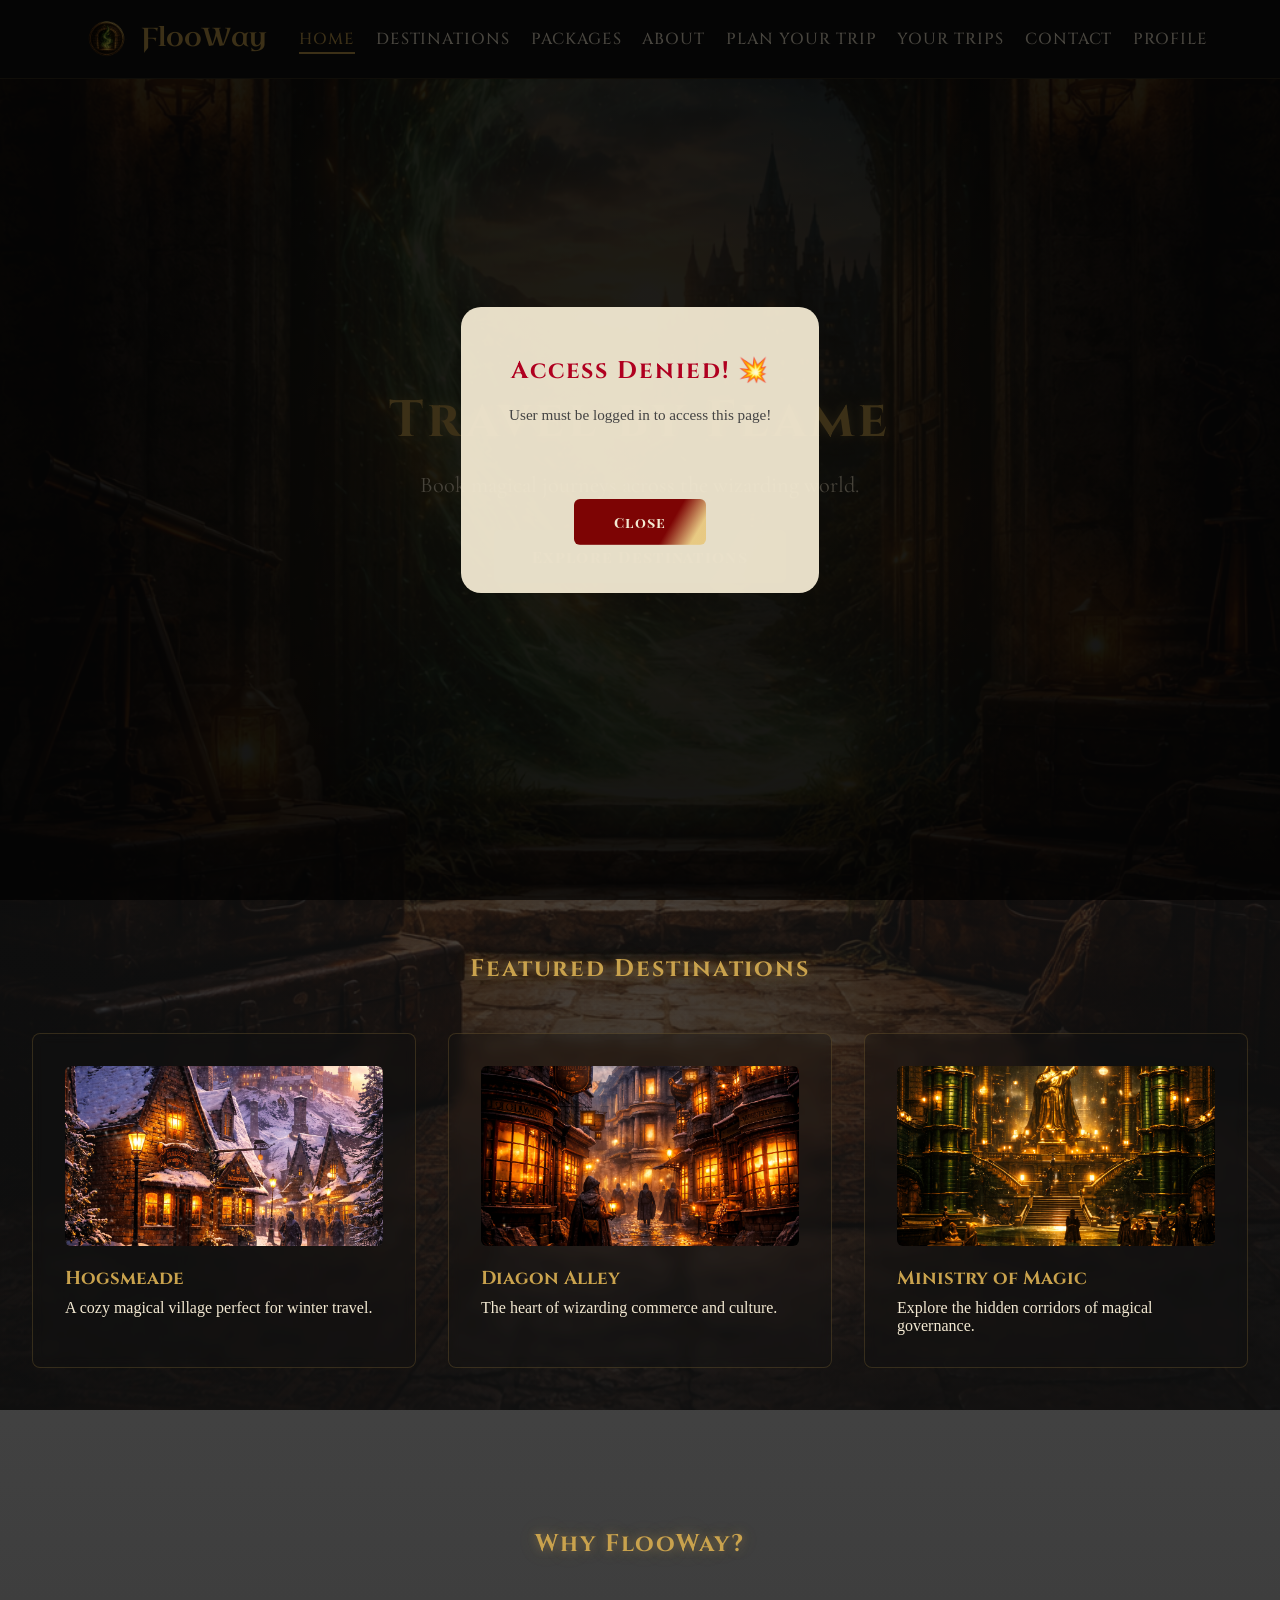
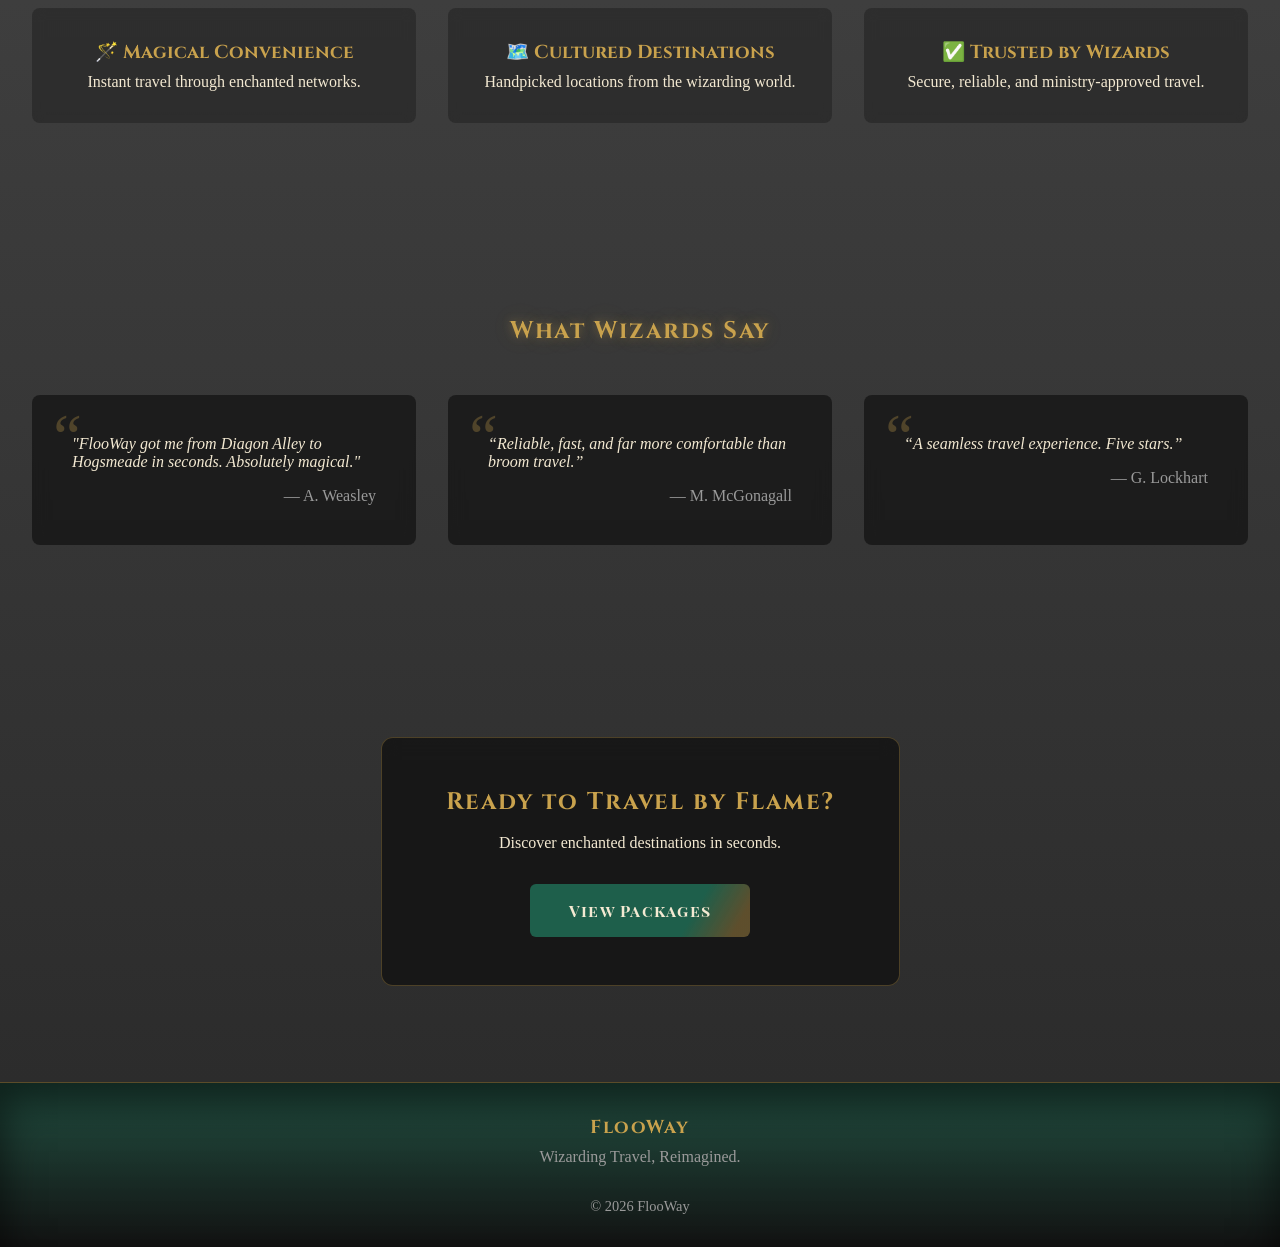
==== commit 266780ae: "Latest commit" ====
--- a/index.html
+++ b/index.html
@@ -13,7 +13,7 @@
 <body class="home">
     <header class="site-header">
         <nav class="navbar">
-            <a href="index.html">
+            <a id="brandLink">
                 <div class="logo">
                     <div class="logo-icon"><img src="images/flooway-logo.png" alt="Logo"></div>
                     <div class="logo-title">FlooWay</div>
@@ -25,13 +25,14 @@
                 <span></span>
             </button>
             <ul class="nav-links">
-                <li><a href="index.html" class="active">Home</a></li>
-                <li><a href="destinations.html">Destinations</a></li>
-                <li><a href="packages.html">Packages</a></li>
-                <li><a href="about.html">About</a></li>
-                <li><a href="plan-your-trip.html">Plan Your Trip</a></li>
-                <li><a href="your-trips.html">Your Trips</a></li>
-                <li><a href="contact.html">Contact</a></li>
+                <li><a id="indexLink" class="active">Home</a></li>
+                <li><a id="destinationsLink">Destinations</a></li>
+                <li><a id="packagesLink">Packages</a></li>
+                <li><a id="aboutLink">About</a></li>
+                <li><a id="planYourTripLink">Plan Your Trip</a></li>
+                <li><a id="yourTripsLink">Your Trips</a></li>
+                <li><a id="contactLink">Contact</a></li>
+                <li><a id="profileLink">Profile</a></li>
             </ul>
         </nav>
     </header>
@@ -42,7 +43,7 @@
                 <h1>Travel by Flame</h1>
                 <p>Book magical journeys across the wizarding world.</p>
                 <div class="hero-btn-wrap">
-                    <a href="destinations.html" class="hero-btn">Explore Destinations</a>
+                    <a id="destinationsLink2" class="hero-btn">Explore Destinations</a>
                 </div>
             </div>
         </section>
@@ -113,10 +114,18 @@
             <div class="cta-box">
                 <h2>Ready to Travel by Flame?</h2>
                 <p>Discover enchanted destinations in seconds.</p>
-                <a href="packages.html" class="hero-btn">View Packages</a>
+                <a id="packagesLink2" class="hero-btn">View Packages</a>
             </div>
         </section>
     </main>
+
+    <div class="error-modal" id="errorModal">
+        <div class="error-box">
+            <h2 id="errorBoxTitle"></h2>
+            <p id="errorBoxMessage"></p>
+            <button class="delete-trip-btn" id="closeErrorModal">Close</button>
+        </div>
+    </div>
 
     <footer class="site-footer">
         <div class="footer-inner footer-center">
@@ -132,5 +141,7 @@
     </footer>
 
     <script src="js/navbar.js"></script>
+    <script src="js/index.js"></script>
+
 </body>
 </html>
--- a/css/styles.css
+++ b/css/styles.css
@@ -123,6 +123,10 @@
         );
 }
 
+body.profile-page {
+    background: var(--parchment-beige);
+}
+
 .site-header {
     position: sticky;
     top: 0;
@@ -178,7 +182,7 @@
 .nav-links {
     list-style: none;
     display: flex;
-    gap: 2rem;
+    gap: 1.3rem;
 }
 
 .nav-links a {
@@ -1593,7 +1597,8 @@
     border: 2px solid #b00020;
 }
 
-.success-modal {
+.success-modal,
+.error-modal {
     position: fixed;
     inset: 0;
     background: rgba(0, 0, 0, 0.7);
@@ -1603,7 +1608,8 @@
     z-index: 3000;
 }
 
-.success-box {
+.success-box,
+.error-box {
     background: rgba(243, 233, 210, 0.95);
     padding: 3rem;
     border-radius: 20px;
@@ -1723,17 +1729,117 @@
     letter-spacing: 0.08em;
 }
 
-.success-box p {
+.error-box h2 {
+    color: #b00020;
+    font-family: 'Cinzel', serif;
+    letter-spacing: 0.08em;
+    margin-bottom: 1rem;
+}
+
+.success-box p,
+.error-box p {
     color: #444;
     font-size: 0.95rem;
     line-height: 1.6;
     margin-bottom: 2rem;
 }
 
-.success-box .hero-btn {
+.success-box .hero-btn,
+.error-box .delete-trip-btn {
     padding: 0.8rem 2.5rem;
     font-size: 0.9rem;
     border: none;
+}
+
+.profile-hero {
+    padding: 6rem 2rem 3rem;
+    text-align: center;
+}
+
+.profile-avatar {
+    font-size: 3rem;
+    margin-bottom: 0.8rem;
+}
+
+.profile-hero h1 {
+    font-family: 'Cinzel', serif;
+    color: var(--emerald-green);
+    letter-spacing: 0.12em;
+    margin-bottom: 0.4rem;
+}
+
+.profile-hero p {
+    color: #666;
+    font-size: 0.9rem;
+}
+
+.profile-section {
+    padding: 3rem 2rem 6rem;
+}
+
+.profile-card {
+    max-width: 850px;
+    margin: auto;
+    padding: 3.5rem;
+    background: rgba(243, 233, 210, 0.95);
+    border-radius: 22px;
+    box-shadow: 0 30px 60px rgba(0, 0, 0, 0.25);
+}
+
+.profile-grid {
+    display: grid;
+    grid-template-columns: repeat(auto-fit, minmax(220px, 1fr));
+    gap: 2rem;
+    margin-top: 2rem;
+}
+
+.profile-label {
+    font-size: 0.75rem;
+    letter-spacing: 0.08em;
+    color: var(--emerald-green);
+    font-family: 'Cinzel', serif;
+}
+
+.profile-grid p {
+    margin-top: 0.3rem;
+    color: #333;
+}
+
+.profile-actions {
+    margin-top: 3rem;
+    display: flex;
+    gap: 1rem;
+}
+
+.profile-actions .hero-btn {
+    border: none;
+    cursor: pointer;
+}
+
+.profile-actions .logout-btn {
+    background:
+        linear-gradient(
+            120deg,
+            #7a1f1f 35%,
+            rgba(201, 162, 77, 0.4) 45%,
+            rgba(201, 162, 77, 0.4) 55%,
+            #7a1f1f 65%
+        );
+    background-size: 220% 100%;
+    background-position: 0% 50%;
+
+    transition:
+        background-position 1.2s ease,
+        transform 0.3s ease,
+        box-shadow 0.3s ease;
+}
+
+.profile-actions .hero-btn:hover {
+    background-position: 100% 50%;
+    transform: translateY(-8px);
+    box-shadow:
+        0 0 15px rgba(201, 162, 77, 0.6),
+        0 0 30px rgba(201, 162, 77, 0.3);
 }
 
 @media (max-width: 768px) {
